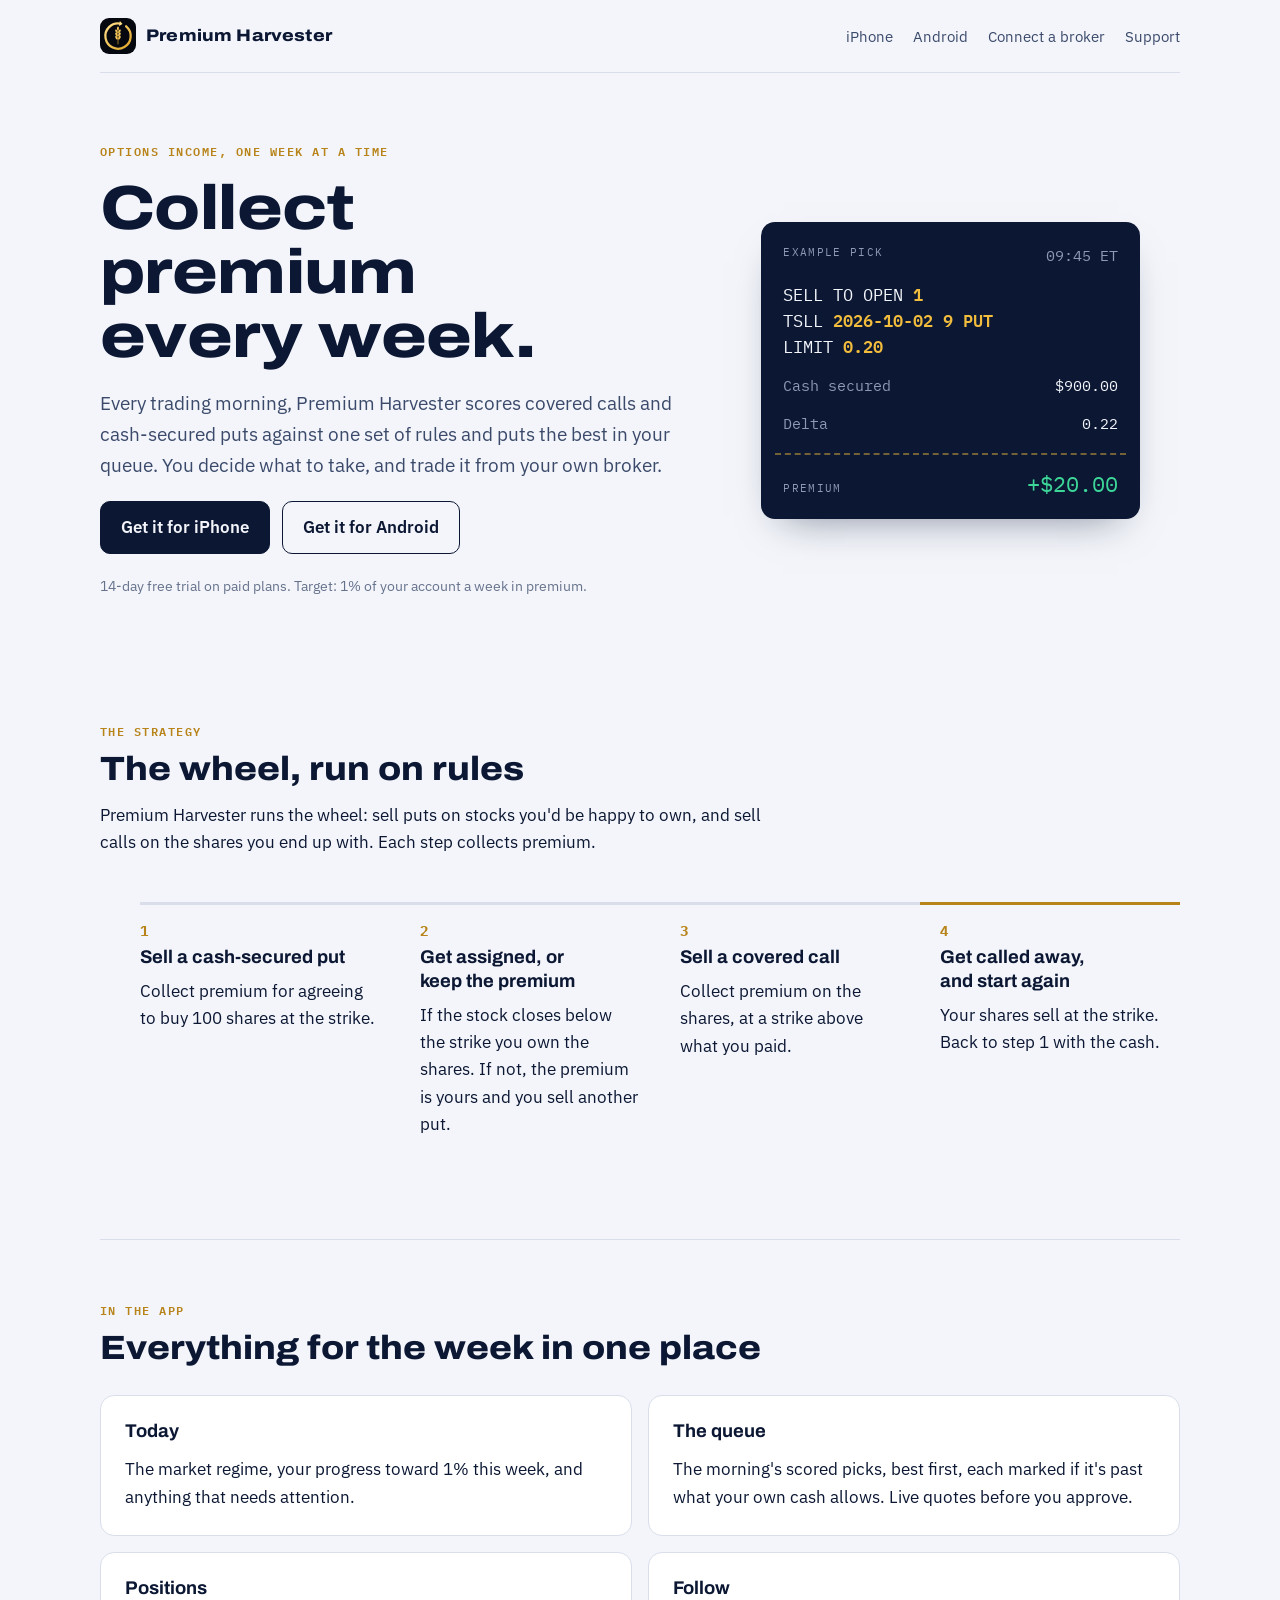
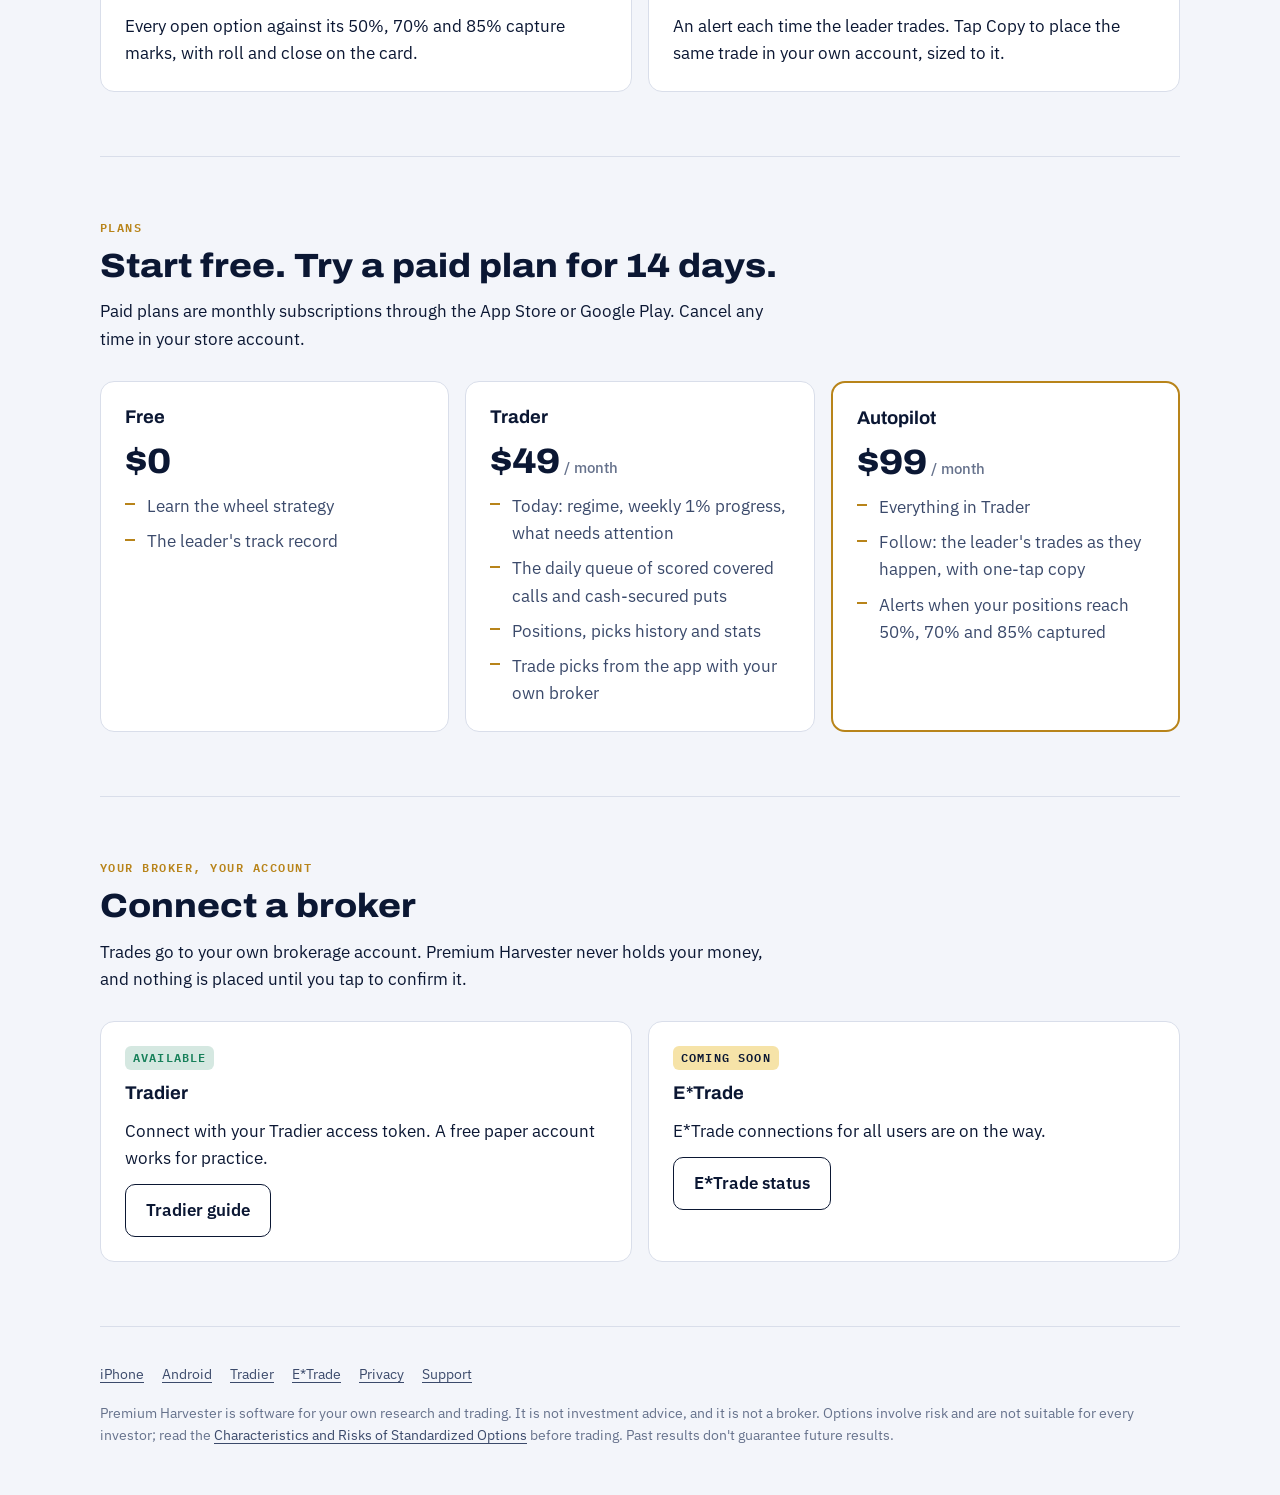
==== index.html @ c6756da3 "Public site: home, iPhone, Android, Tradier and E*Trade guides, privacy, support Co-Authored-By: Cla" ====
<!doctype html>
<html lang="en">
<head>
<meta charset="utf-8">
<meta name="viewport" content="width=device-width, initial-scale=1, viewport-fit=cover">
<title>Premium Harvester</title>
<meta name="description" content="Weekly covered calls and cash-secured puts, scored every morning. Trade them from your own broker on iPhone and Android.">
<link rel="icon" href="assets/logo.svg" type="image/svg+xml">
<link rel="preconnect" href="https://fonts.googleapis.com">
<link rel="preconnect" href="https://fonts.gstatic.com" crossorigin>
<link rel="stylesheet" href="https://fonts.googleapis.com/css2?family=Archivo:wdth,wght@100..125,600..800&family=IBM+Plex+Mono:wght@400;600;700&family=IBM+Plex+Sans:wght@400;500;600&display=swap">
<link rel="stylesheet" href="assets/style.css">
</head>
<body>
<div class="wrap">
  <header class="site-head">
    <a class="brand" href="index.html"><img src="assets/logo.svg" alt=""><span>Premium Harvester</span></a>
    <nav class="nav" aria-label="Main">
      <a href="ios.html">iPhone</a>
      <a href="android.html">Android</a>
      <a href="brokers/tradier.html">Connect a broker</a>
      <a href="support.html">Support</a>
    </nav>
  </header>

  <main>
    <div class="hero">
      <div class="stack">
        <p class="eyebrow">Options income, one week at a time</p>
        <h1>Collect premium every week.</h1>
        <p class="lede">Every trading morning, Premium Harvester scores covered calls and cash-secured puts against one set of rules and puts the best in your queue. You decide what to take, and trade it from your own broker.</p>
        <div class="cta">
          <a class="btn primary" href="ios.html">Get it for iPhone</a>
          <a class="btn" href="android.html">Get it for Android</a>
        </div>
        <p class="small">14-day free trial on paid plans. Target: 1% of your account a week in premium.</p>
      </div>

      <figure class="ticket" aria-label="Example pick from the morning queue">
        <div class="row"><span class="tag">Example pick</span><span class="k">09:45 ET</span></div>
        <div class="order">SELL TO OPEN <b>1</b><br>TSLL <b>2026-10-02 9 PUT</b><br>LIMIT <b>0.20</b></div>
        <div class="row"><span class="k">Cash secured</span><span>$900.00</span></div>
        <div class="row"><span class="k">Delta</span><span>0.22</span></div>
        <div class="stub"><span class="tag">Premium</span><span class="credit">+$20.00</span></div>
      </figure>
    </div>

    <section aria-labelledby="wheel-h">
      <div class="stack prose">
        <p class="eyebrow">The strategy</p>
        <h2 id="wheel-h">The wheel, run on rules</h2>
        <p>Premium Harvester runs the wheel: sell puts on stocks you'd be happy to own, and sell calls on the shares you end up with. Each step collects premium.</p>
      </div>
      <ol class="wheel">
        <li><h3>Sell a cash-secured put</h3><p>Collect premium for agreeing to buy 100 shares at the strike.</p></li>
        <li><h3>Get assigned, or keep the premium</h3><p>If the stock closes below the strike you own the shares. If not, the premium is yours and you sell another put.</p></li>
        <li><h3>Sell a covered call</h3><p>Collect premium on the shares, at a strike above what you paid.</p></li>
        <li class="loop"><h3>Get called away, and start again</h3><p>Your shares sell at the strike. Back to step 1 with the cash.</p></li>
      </ol>
    </section>

    <section aria-labelledby="app-h">
      <div class="stack prose">
        <p class="eyebrow">In the app</p>
        <h2 id="app-h">Everything for the week in one place</h2>
      </div>
      <div class="grid-2">
        <div class="card"><h3>Today</h3><p>The market regime, your progress toward 1% this week, and anything that needs attention.</p></div>
        <div class="card"><h3>The queue</h3><p>The morning's scored picks, best first, each marked if it's past what your own cash allows. Live quotes before you approve.</p></div>
        <div class="card"><h3>Positions</h3><p>Every open option against its 50%, 70% and 85% capture marks, with roll and close on the card.</p></div>
        <div class="card"><h3>Follow</h3><p>An alert each time the leader trades. Tap Copy to place the same trade in your own account, sized to it.</p></div>
      </div>
    </section>

    <section aria-labelledby="plans-h">
      <div class="stack prose">
        <p class="eyebrow">Plans</p>
        <h2 id="plans-h">Start free. Try a paid plan for 14 days.</h2>
        <p>Paid plans are monthly subscriptions through the App Store or Google Play. Cancel any time in your store account.</p>
      </div>
      <div class="plans">
        <div class="plan">
          <h3>Free</h3>
          <p class="price">$0</p>
          <ul>
            <li>Learn the wheel strategy</li>
            <li>The leader's track record</li>
          </ul>
        </div>
        <div class="plan">
          <h3>Trader</h3>
          <p class="price">$49<small> / month</small></p>
          <ul>
            <li>Today: regime, weekly 1% progress, what needs attention</li>
            <li>The daily queue of scored covered calls and cash-secured puts</li>
            <li>Positions, picks history and stats</li>
            <li>Trade picks from the app with your own broker</li>
          </ul>
        </div>
        <div class="plan featured">
          <h3>Autopilot</h3>
          <p class="price">$99<small> / month</small></p>
          <ul>
            <li>Everything in Trader</li>
            <li>Follow: the leader's trades as they happen, with one-tap copy</li>
            <li>Alerts when your positions reach 50%, 70% and 85% captured</li>
          </ul>
        </div>
      </div>
    </section>

    <section aria-labelledby="broker-h">
      <div class="stack prose">
        <p class="eyebrow">Your broker, your account</p>
        <h2 id="broker-h">Connect a broker</h2>
        <p>Trades go to your own brokerage account. Premium Harvester never holds your money, and nothing is placed until you tap to confirm it.</p>
      </div>
      <div class="grid-2">
        <div class="card"><span class="status live">Available</span><h3>Tradier</h3><p>Connect with your Tradier access token. A free paper account works for practice.</p><a class="btn" href="brokers/tradier.html">Tradier guide</a></div>
        <div class="card"><span class="status">Coming soon</span><h3>E*Trade</h3><p>E*Trade connections for all users are on the way.</p><a class="btn" href="brokers/etrade.html">E*Trade status</a></div>
      </div>
    </section>
  </main>

  <footer class="site-foot">
    <nav aria-label="Footer">
      <a href="ios.html">iPhone</a><a href="android.html">Android</a>
      <a href="brokers/tradier.html">Tradier</a><a href="brokers/etrade.html">E*Trade</a>
      <a href="privacy.html">Privacy</a><a href="support.html">Support</a>
    </nav>
    <p>Premium Harvester is software for your own research and trading. It is not investment advice, and it is not a broker. Options involve risk and are not suitable for every investor; read the <a href="https://www.theocc.com/company-information/documents-and-archives/options-disclosure-document">Characteristics and Risks of Standardized Options</a> before trading. Past results don't guarantee future results.</p>
  </footer>
</div>
</body>
</html>
---- assets/style.css ----
/* Premium Harvester — public site. Palette from the app icon: navy field, harvest gold. */
:root {
  --bg: #F3F5FA;
  --surface: #FFFFFF;
  --ink: #0B1733;
  --ink-2: #3B4A6B;
  --muted: #66728C;
  --line: #D9DEEA;
  --navy: #15305E;
  --gold: #B8841A;          /* gold dark enough to read on paper */
  --gold-soft: #F6E3A8;
  --gain: #17805A;
  --ticket-bg: #0B1733;
  --ticket-ink: #F3F5FA;
  --ticket-gold: #F2BC3C;
  --focus: #0A84FF;
  color-scheme: light;
}
@media (prefers-color-scheme: dark) {
  :root:not([data-theme="light"]) {
    --bg: #070D1C;
    --surface: #0E1830;
    --ink: #EEF1F8;
    --ink-2: #B9C3DA;
    --muted: #8E9AB5;
    --line: #22304F;
    --navy: #9DB6E8;
    --gold: #F2BC3C;
    --gold-soft: #3A2E10;
    --gain: #3DD598;
    --ticket-bg: #131F3B;
    --ticket-ink: #EEF1F8;
    --ticket-gold: #F2BC3C;
    color-scheme: dark;
  }
}
:root[data-theme="dark"] {
  --bg: #070D1C;
  --surface: #0E1830;
  --ink: #EEF1F8;
  --ink-2: #B9C3DA;
  --muted: #8E9AB5;
  --line: #22304F;
  --navy: #9DB6E8;
  --gold: #F2BC3C;
  --gold-soft: #3A2E10;
  --gain: #3DD598;
  --ticket-bg: #131F3B;
  --ticket-ink: #EEF1F8;
  --ticket-gold: #F2BC3C;
  color-scheme: dark;
}

* { box-sizing: border-box; }
html { -webkit-text-size-adjust: 100%; }
body {
  margin: 0;
  background: var(--bg);
  color: var(--ink);
  font: 400 1.0625rem/1.6 "IBM Plex Sans", system-ui, -apple-system, "Segoe UI", sans-serif;
  padding-inline: 20px;
}
img, svg { max-width: 100%; }
a { color: var(--navy); text-underline-offset: 3px; }
a:hover { color: var(--gold); }
:focus-visible { outline: 3px solid var(--focus); outline-offset: 2px; border-radius: 4px; }

.wrap { max-width: 1080px; margin-inline: auto; }
.prose { max-width: 68ch; }

/* Header */
.site-head {
  display: flex; flex-wrap: wrap; align-items: center; justify-content: space-between; gap: 12px 24px;
  padding-block: 18px; border-bottom: 1px solid var(--line);
}
.brand { display: flex; align-items: center; gap: 10px; text-decoration: none; color: var(--ink); }
.brand img { width: 36px; height: 36px; border-radius: 9px; }
.brand span { font: 800 1.05rem/1 "Archivo", system-ui, sans-serif; font-stretch: 112%; letter-spacing: 0.01em; }
.nav { display: flex; flex-wrap: wrap; gap: 6px 20px; font-size: 0.95rem; }
.nav a { color: var(--ink-2); text-decoration: none; }
.nav a:hover, .nav a[aria-current="page"] { color: var(--ink); text-decoration: underline; text-decoration-color: var(--gold); text-decoration-thickness: 2px; }

/* Type scale */
h1, h2, h3 { font-family: "Archivo", system-ui, sans-serif; text-wrap: balance; color: var(--ink); margin: 0; }
h1 { font-size: clamp(2.3rem, 5.5vw, 3.9rem); font-weight: 800; font-stretch: 118%; line-height: 1.02; letter-spacing: -0.01em; }
h2 { font-size: clamp(1.6rem, 3vw, 2.1rem); font-weight: 800; font-stretch: 110%; line-height: 1.1; }
h3 { font-size: 1.15rem; font-weight: 700; line-height: 1.3; }
p { margin: 0; }
.eyebrow { font: 600 0.78rem/1 "IBM Plex Mono", ui-monospace, monospace; text-transform: uppercase; letter-spacing: 0.12em; color: var(--gold); }
.lede { font-size: 1.2rem; color: var(--ink-2); max-width: 56ch; }
.small { font-size: 0.9rem; color: var(--muted); }
.mono { font-family: "IBM Plex Mono", ui-monospace, monospace; font-variant-numeric: tabular-nums; }

section { padding-block: 64px; display: grid; gap: 28px; }
section + section { border-top: 1px solid var(--line); }
.stack { display: grid; gap: 14px; }

/* Hero */
.hero { display: grid; grid-template-columns: minmax(0, 1.25fr) minmax(0, 1fr); gap: 48px; align-items: center; padding-block: 72px 64px; }
.hero .stack { gap: 20px; }
.cta { display: flex; flex-wrap: wrap; gap: 12px; }
.btn {
  display: inline-flex; align-items: center; gap: 8px; padding: 12px 20px; border-radius: 10px;
  font-weight: 600; text-decoration: none; border: 1.5px solid var(--ink); color: var(--ink);
}
.btn.primary { background: var(--ink); color: var(--bg); }
.btn.primary:hover { background: var(--navy); border-color: var(--navy); color: var(--bg); }
.btn:hover { color: var(--gold); border-color: var(--gold); }

/* The order ticket: the one bold object on the page */
.ticket {
  background: var(--ticket-bg); color: var(--ticket-ink); border-radius: 14px; padding: 22px 22px 18px;
  font-family: "IBM Plex Mono", ui-monospace, monospace; font-variant-numeric: tabular-nums;
  position: relative; box-shadow: 0 18px 40px -22px rgba(11, 23, 51, 0.55);
  display: grid; gap: 14px;
}
.ticket::after {                          /* perforated tear line above the stub */
  content: ""; position: absolute; left: 14px; right: 14px; bottom: 64px;
  border-top: 2px dashed rgba(242, 188, 60, 0.45);
}
.ticket .row { display: flex; justify-content: space-between; gap: 12px; font-size: 0.92rem; }
.ticket .k { color: #8E9AB5; }
.ticket .order { font-size: 1.05rem; line-height: 1.5; color: var(--ticket-ink); }
.ticket .order b { color: var(--ticket-gold); font-weight: 600; }
.ticket .stub { display: flex; justify-content: space-between; align-items: baseline; padding-top: 16px; font-size: 0.85rem; }
.ticket .credit { font-size: 1.4rem; color: #3DD598; }
.ticket .tag { font-size: 0.7rem; letter-spacing: 0.12em; text-transform: uppercase; color: #8E9AB5; }

/* The wheel: a real four-step cycle, so it is numbered */
.wheel { display: grid; grid-template-columns: repeat(4, minmax(0, 1fr)); gap: 0; counter-reset: step; }
.wheel li {
  list-style: none; counter-increment: step; padding: 20px 20px 20px 0; border-top: 3px solid var(--line);
  display: grid; gap: 8px; align-content: start;
}
.wheel li + li { padding-left: 20px; }
.wheel li::before { content: counter(step); font: 700 0.85rem/1 "IBM Plex Mono", monospace; color: var(--gold); }
.wheel li.loop { border-top-color: var(--gold); }
.wheel ol { margin: 0; padding: 0; }

/* Plans */
.plans { display: grid; grid-template-columns: repeat(3, minmax(0, 1fr)); gap: 16px; }
.plan { background: var(--surface); border: 1px solid var(--line); border-radius: 14px; padding: 24px; display: grid; gap: 14px; align-content: start; }
.plan.featured { border: 2px solid var(--gold); }
.price { font: 800 2.2rem/1 "Archivo", system-ui, sans-serif; font-stretch: 110%; font-variant-numeric: tabular-nums; }
.price small { font: 500 0.95rem "IBM Plex Sans", sans-serif; color: var(--muted); }
.plan ul, .ticks { margin: 0; padding: 0; list-style: none; display: grid; gap: 8px; }
.plan li, .ticks li { padding-left: 22px; position: relative; color: var(--ink-2); }
.plan li::before, .ticks li::before { content: ""; position: absolute; left: 0; top: 0.62em; width: 10px; height: 2px; background: var(--gold); }

/* Two-up and cards */
.grid-2 { display: grid; grid-template-columns: repeat(2, minmax(0, 1fr)); gap: 16px; }
.card { background: var(--surface); border: 1px solid var(--line); border-radius: 14px; padding: 24px; display: grid; gap: 12px; align-content: start; }
.card .btn { justify-self: start; }
.status { display: inline-block; justify-self: start; font: 600 0.72rem/1 "IBM Plex Mono", monospace; text-transform: uppercase; letter-spacing: 0.1em; padding: 6px 8px; border-radius: 6px; background: var(--gold-soft); color: var(--ink); }
.status.live { background: color-mix(in srgb, var(--gain) 18%, transparent); color: var(--gain); }

/* Guides */
.steps { margin: 0; padding-left: 1.4em; display: grid; gap: 14px; }
.steps li::marker { font: 700 0.95rem "IBM Plex Mono", monospace; color: var(--gold); }
.note { border-left: 3px solid var(--gold); padding: 12px 16px; background: var(--surface); border-radius: 0 10px 10px 0; color: var(--ink-2); }
code, kbd { font: 0.92em "IBM Plex Mono", ui-monospace, monospace; background: var(--surface); border: 1px solid var(--line); border-radius: 5px; padding: 1px 5px; }
dl.facts { display: grid; grid-template-columns: max-content 1fr; gap: 10px 24px; margin: 0; }
dl.facts dt { font-weight: 600; }
dl.facts dd { margin: 0; color: var(--ink-2); }
.table-wrap { overflow-x: auto; }
table { border-collapse: collapse; width: 100%; font-size: 0.95rem; }
th, td { text-align: left; padding: 10px 12px; border-bottom: 1px solid var(--line); vertical-align: top; }
th { font-weight: 600; color: var(--ink); }

/* Footer */
.site-foot { padding-block: 36px 48px; border-top: 1px solid var(--line); display: grid; gap: 16px; font-size: 0.88rem; color: var(--muted); }
.site-foot nav { display: flex; flex-wrap: wrap; gap: 6px 18px; }
.site-foot a { color: var(--ink-2); }

@media (max-width: 820px) {
  .hero { grid-template-columns: 1fr; gap: 32px; padding-block: 48px; }
  .plans, .grid-2 { grid-template-columns: 1fr; }
  .wheel { grid-template-columns: repeat(2, minmax(0, 1fr)); }
  .wheel li:nth-child(3) { padding-left: 0; }
  section { padding-block: 48px; }
}
@media (max-width: 480px) {
  .wheel { grid-template-columns: 1fr; }
  .wheel li, .wheel li + li { padding-left: 0; }
  dl.facts { grid-template-columns: 1fr; gap: 2px; }
  dl.facts dd { margin-bottom: 10px; }
}
@media (prefers-reduced-motion: reduce) { * { transition: none !important; animation: none !important; } }
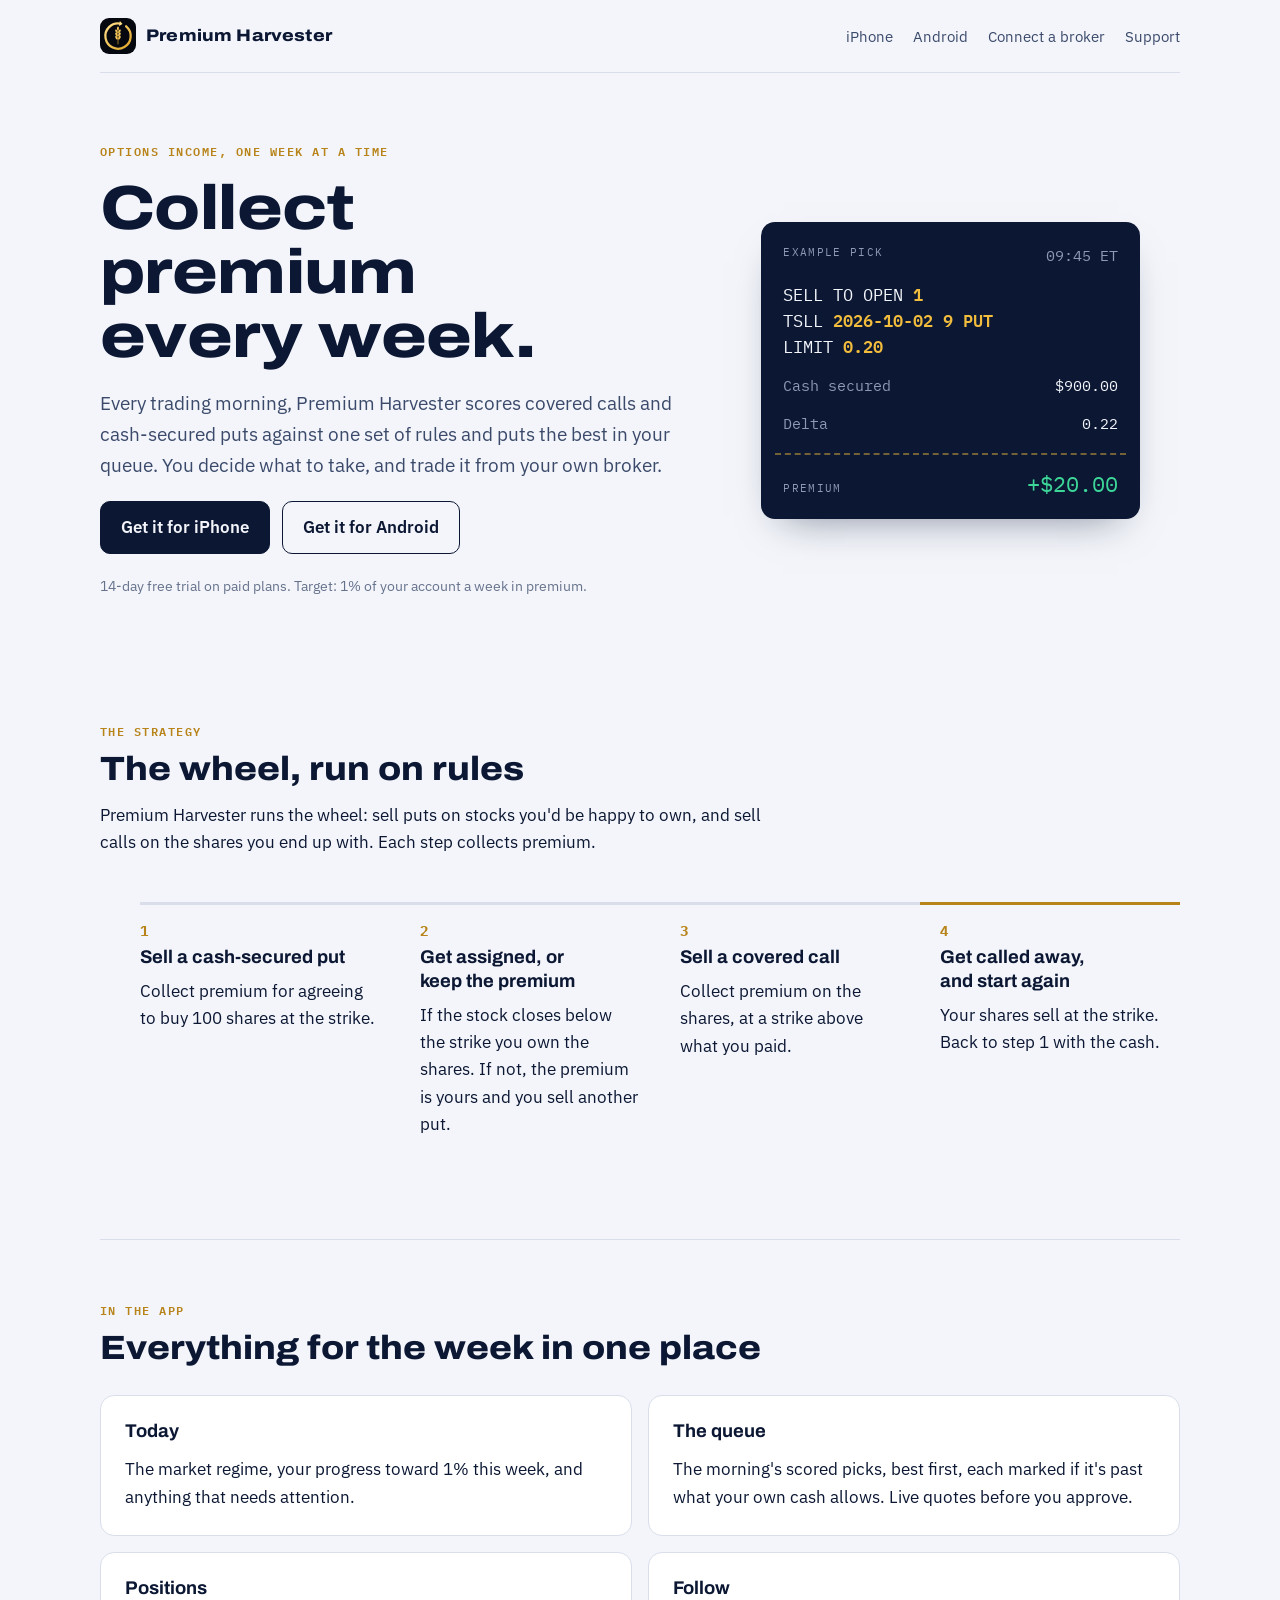
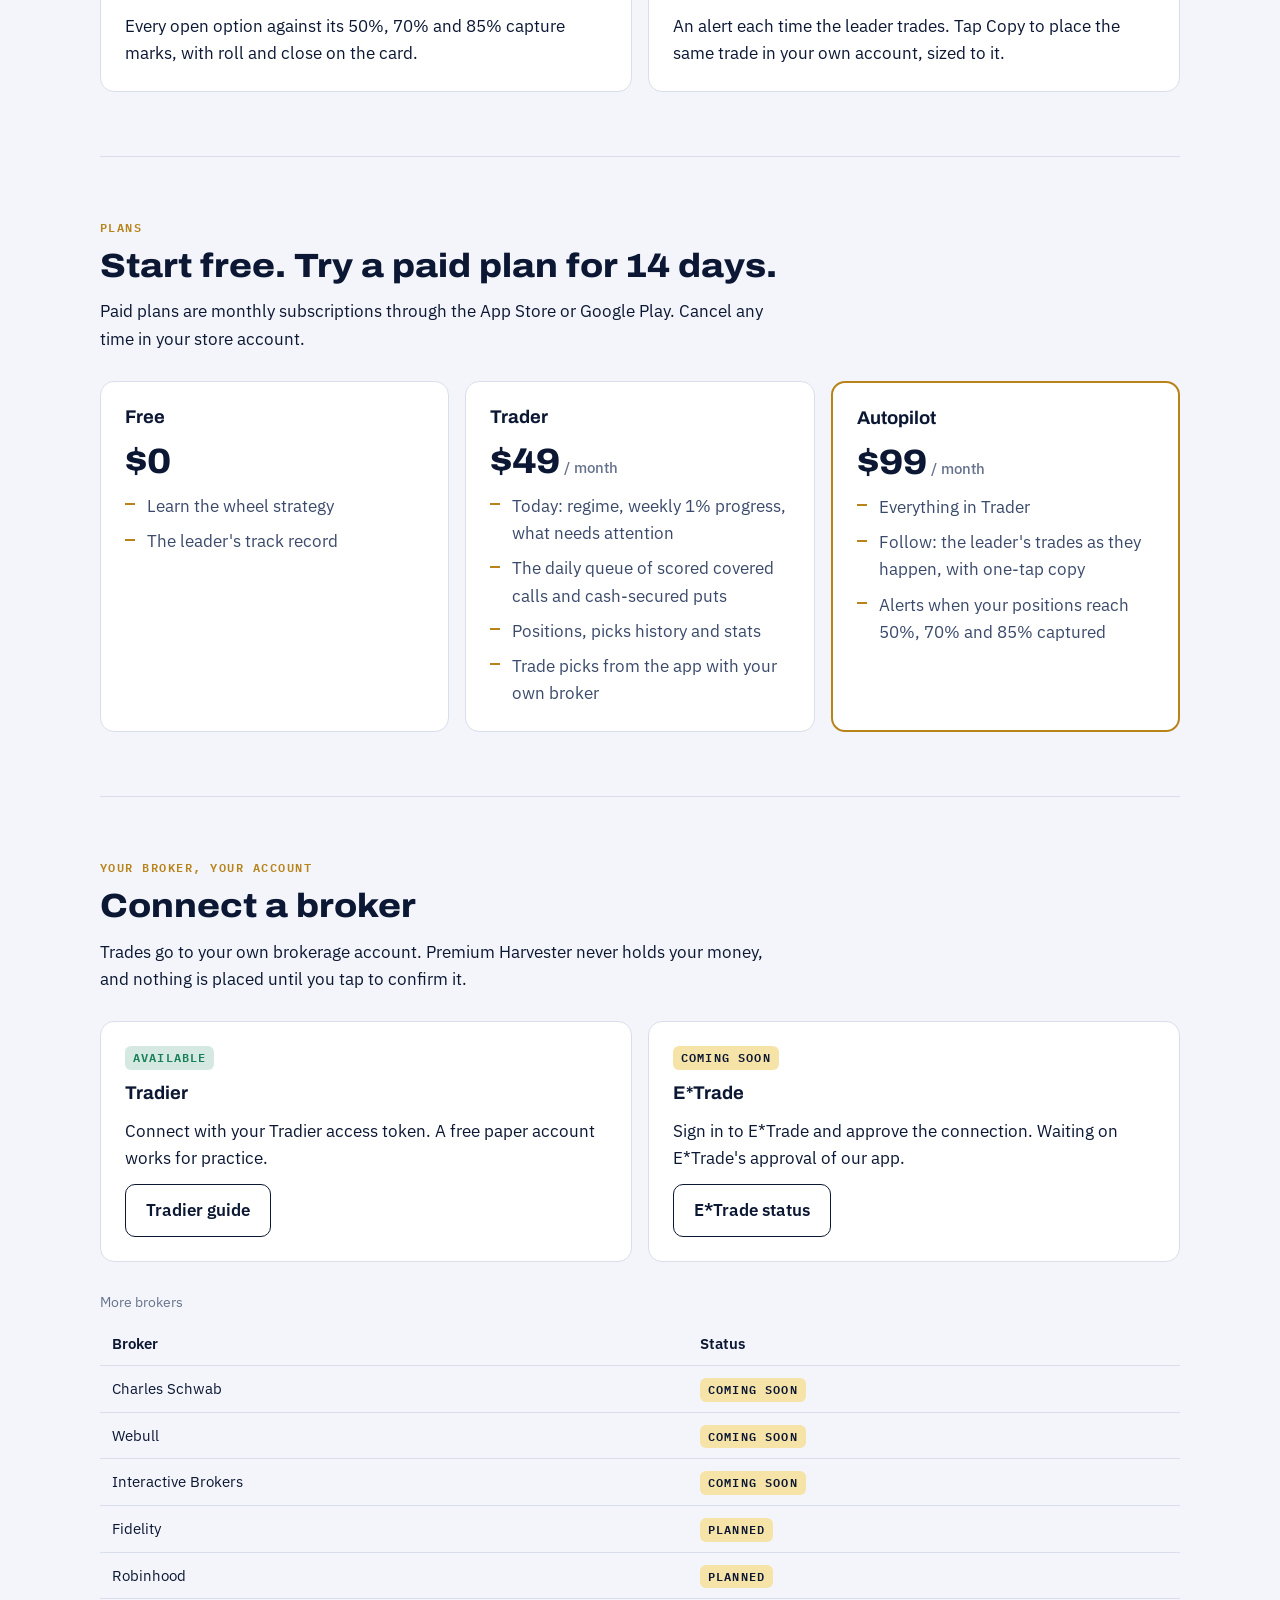
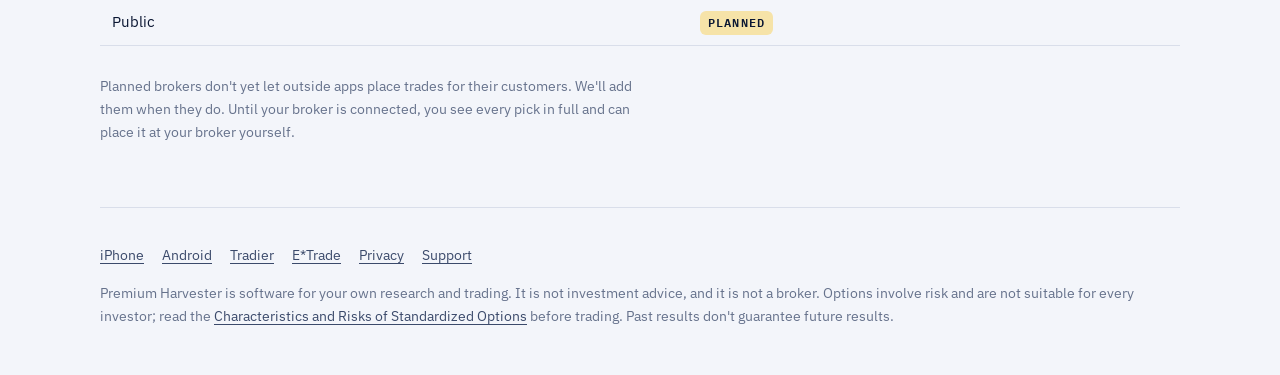
==== commit a4ea4aa2: "Support email; all brokers listed with status; E*Trade waits on vendor approval Co-Authored-By: Clau" ====
--- a/index.html
+++ b/index.html
@@ -117,8 +117,23 @@
       </div>
       <div class="grid-2">
         <div class="card"><span class="status live">Available</span><h3>Tradier</h3><p>Connect with your Tradier access token. A free paper account works for practice.</p><a class="btn" href="brokers/tradier.html">Tradier guide</a></div>
-        <div class="card"><span class="status">Coming soon</span><h3>E*Trade</h3><p>E*Trade connections for all users are on the way.</p><a class="btn" href="brokers/etrade.html">E*Trade status</a></div>
+        <div class="card"><span class="status">Coming soon</span><h3>E*Trade</h3><p>Sign in to E*Trade and approve the connection. Waiting on E*Trade's approval of our app.</p><a class="btn" href="brokers/etrade.html">E*Trade status</a></div>
       </div>
+      <div class="table-wrap">
+        <table>
+          <caption class="small" style="text-align:left; padding-bottom:8px">More brokers</caption>
+          <thead><tr><th scope="col">Broker</th><th scope="col">Status</th></tr></thead>
+          <tbody>
+            <tr><td>Charles Schwab</td><td><span class="status">Coming soon</span></td></tr>
+            <tr><td>Webull</td><td><span class="status">Coming soon</span></td></tr>
+            <tr><td>Interactive Brokers</td><td><span class="status">Coming soon</span></td></tr>
+            <tr><td>Fidelity</td><td><span class="status">Planned</span></td></tr>
+            <tr><td>Robinhood</td><td><span class="status">Planned</span></td></tr>
+            <tr><td>Public</td><td><span class="status">Planned</span></td></tr>
+          </tbody>
+        </table>
+      </div>
+      <p class="small prose">Planned brokers don't yet let outside apps place trades for their customers. We'll add them when they do. Until your broker is connected, you see every pick in full and can place it at your broker yourself.</p>
     </section>
   </main>
 
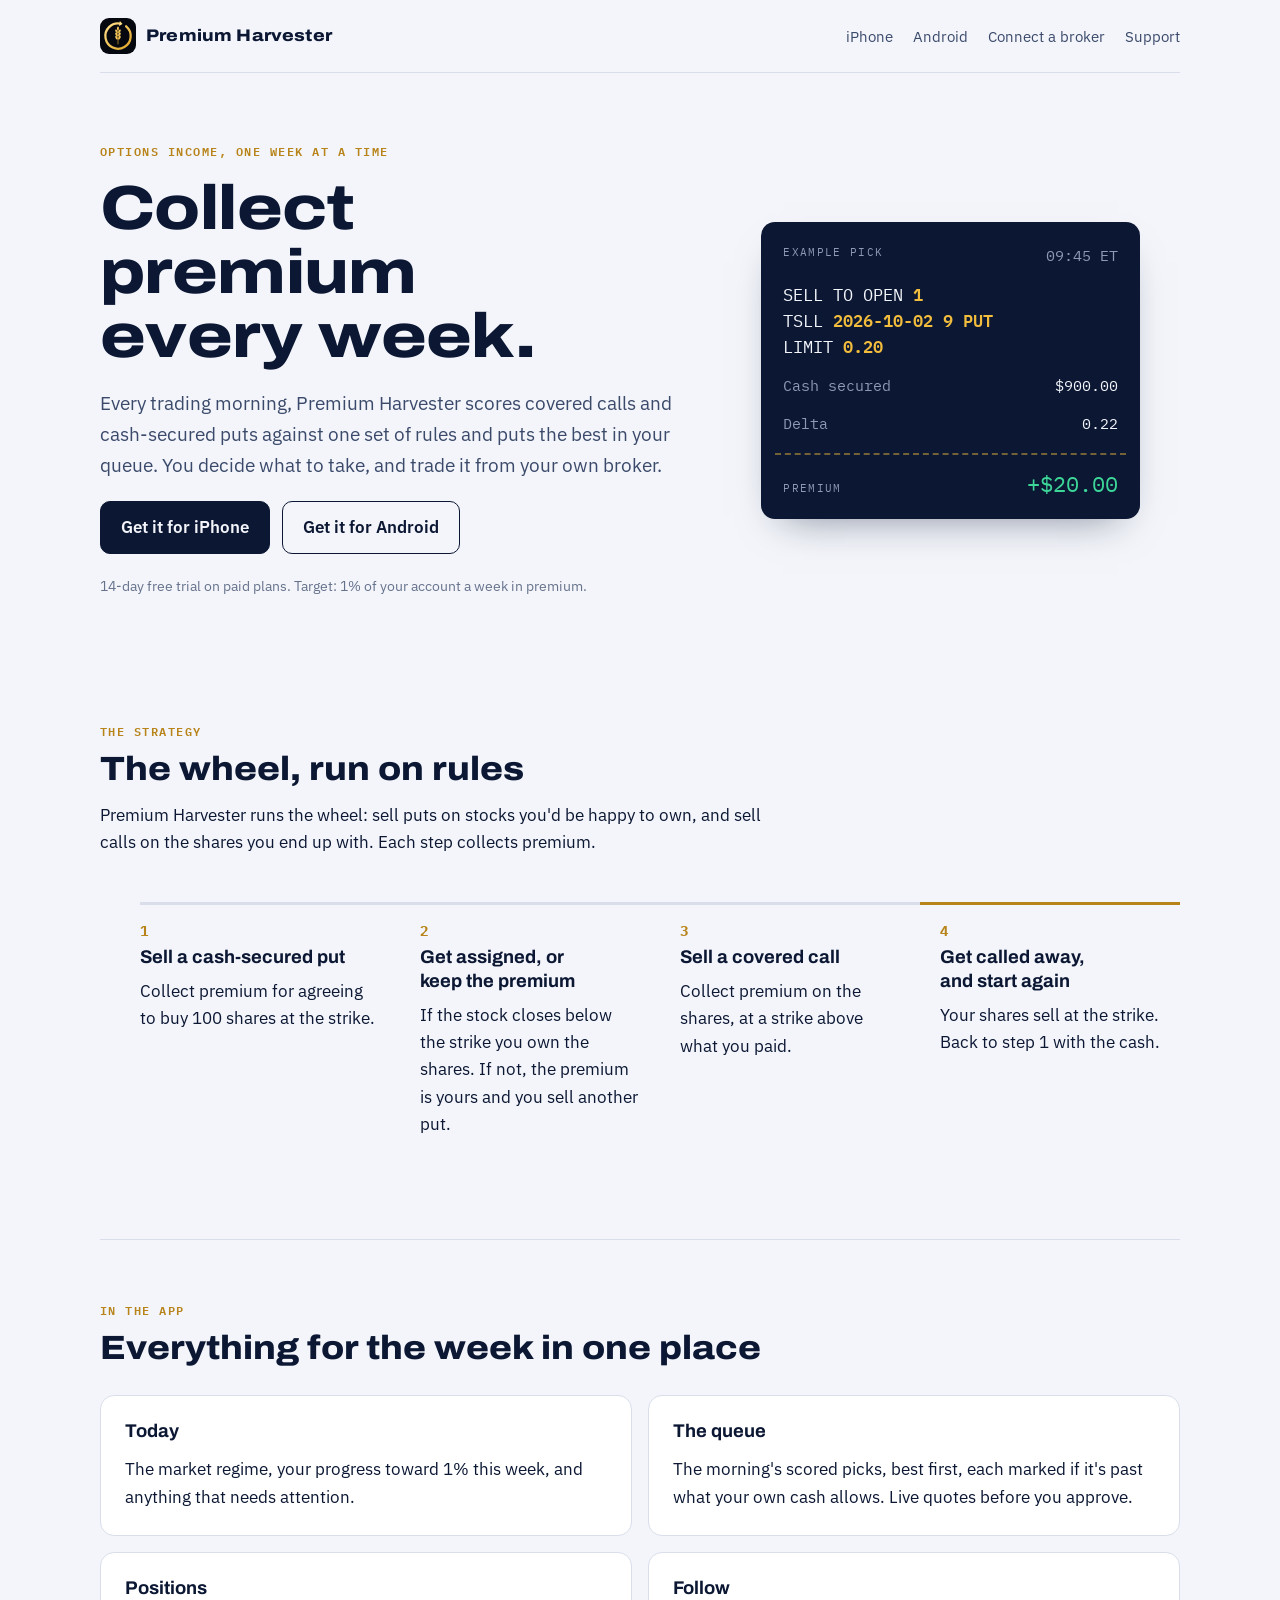
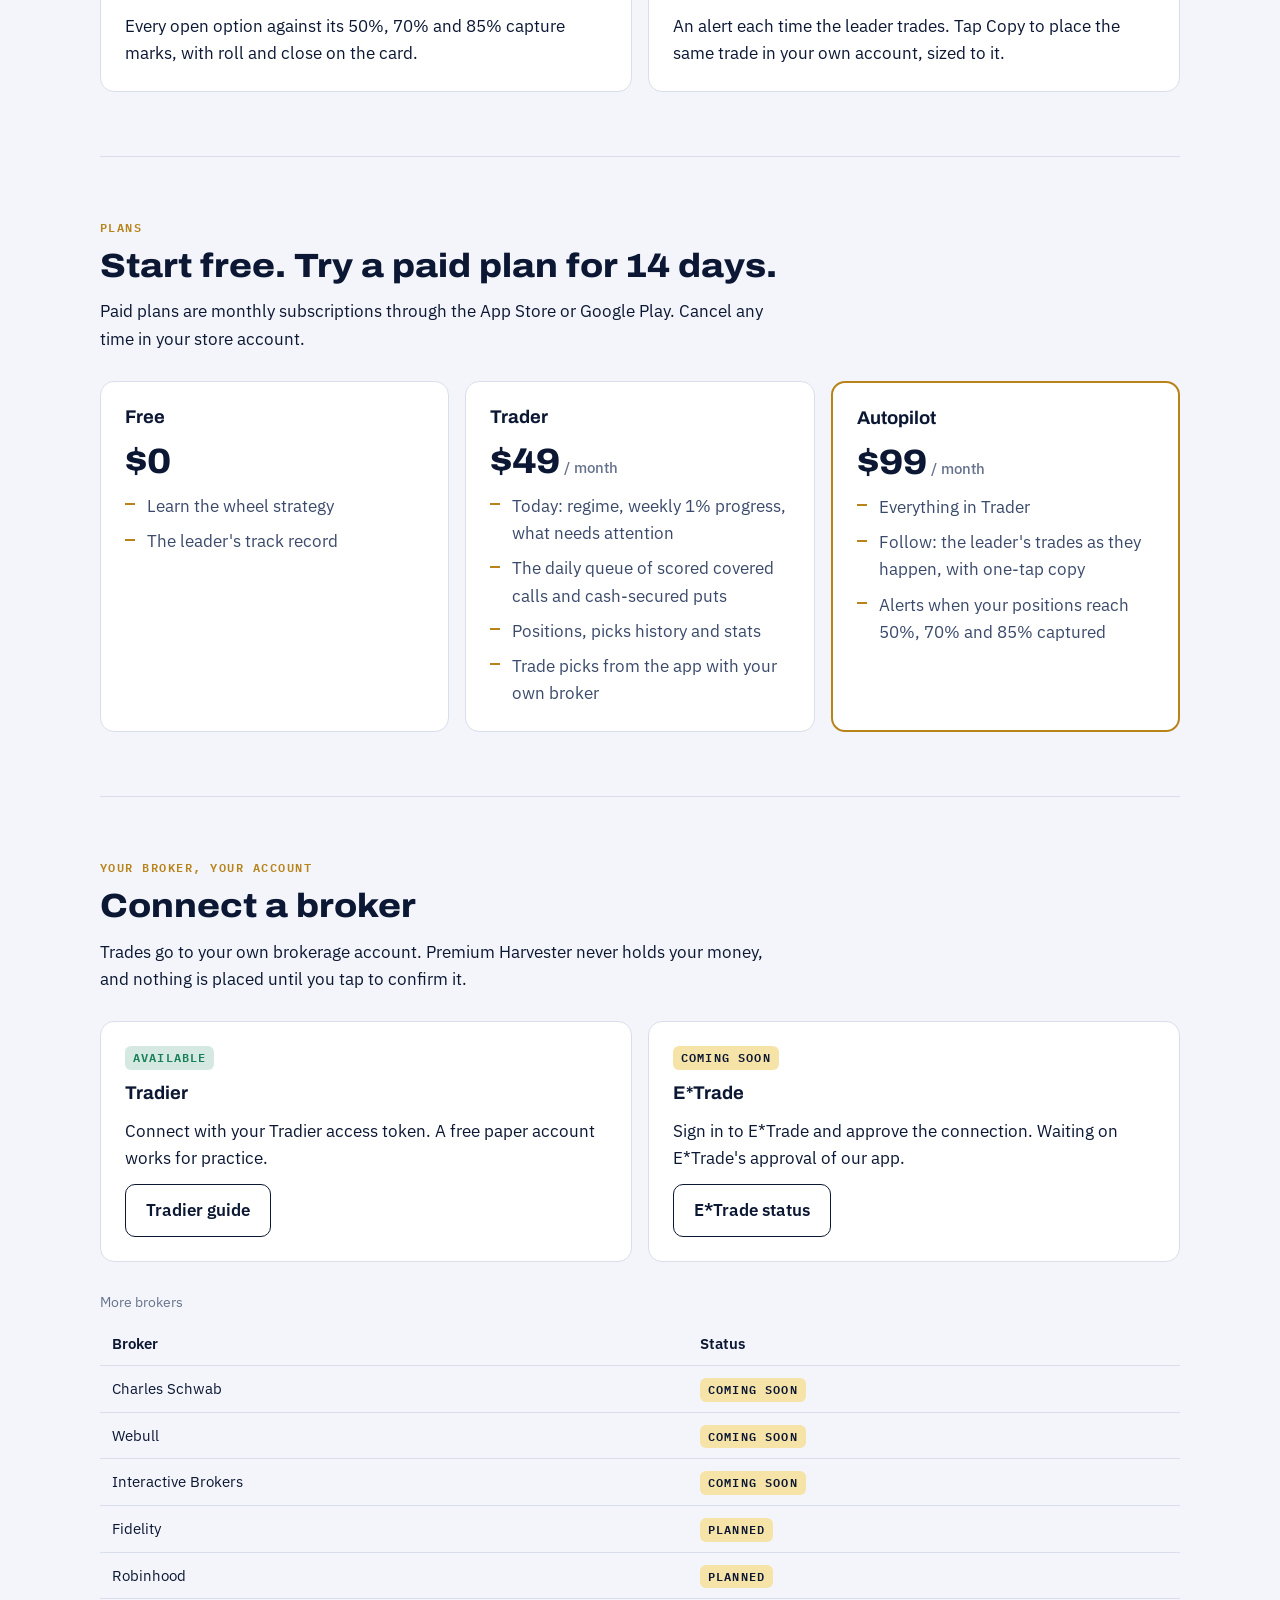
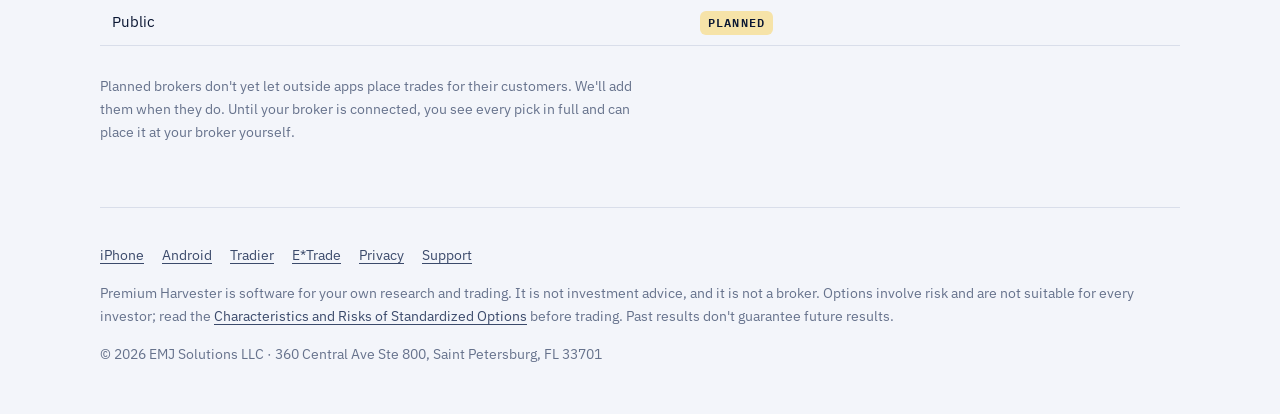
==== commit 63fb903f: "Serve the site at premiumharvester.club and name EMJ Solutions LLC Google Play's organization accoun" ====
--- a/index.html
+++ b/index.html
@@ -144,6 +144,7 @@
       <a href="privacy.html">Privacy</a><a href="support.html">Support</a>
     </nav>
     <p>Premium Harvester is software for your own research and trading. It is not investment advice, and it is not a broker. Options involve risk and are not suitable for every investor; read the <a href="https://www.theocc.com/company-information/documents-and-archives/options-disclosure-document">Characteristics and Risks of Standardized Options</a> before trading. Past results don't guarantee future results.</p>
+    <p class="org">&copy; 2026 EMJ Solutions LLC &middot; 360 Central Ave Ste 800, Saint Petersburg, FL 33701</p>
   </footer>
 </div>
 </body>
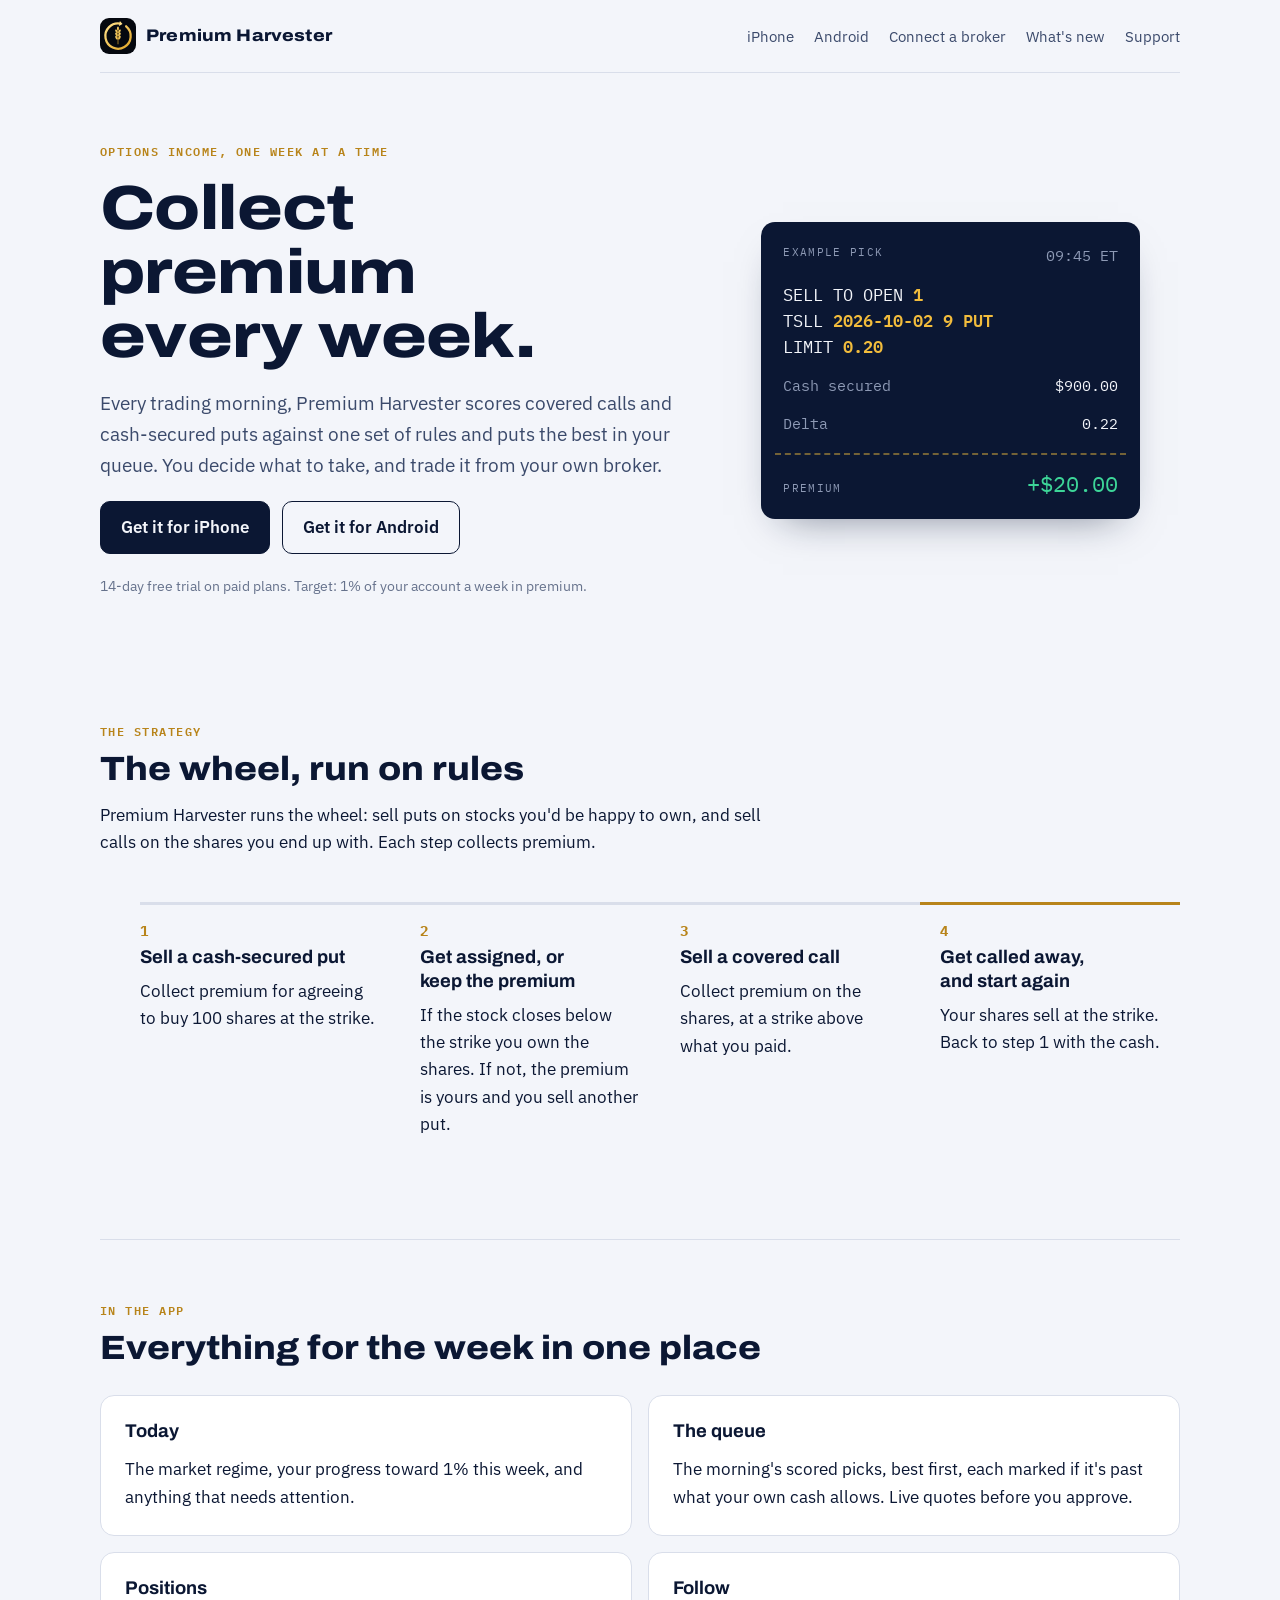
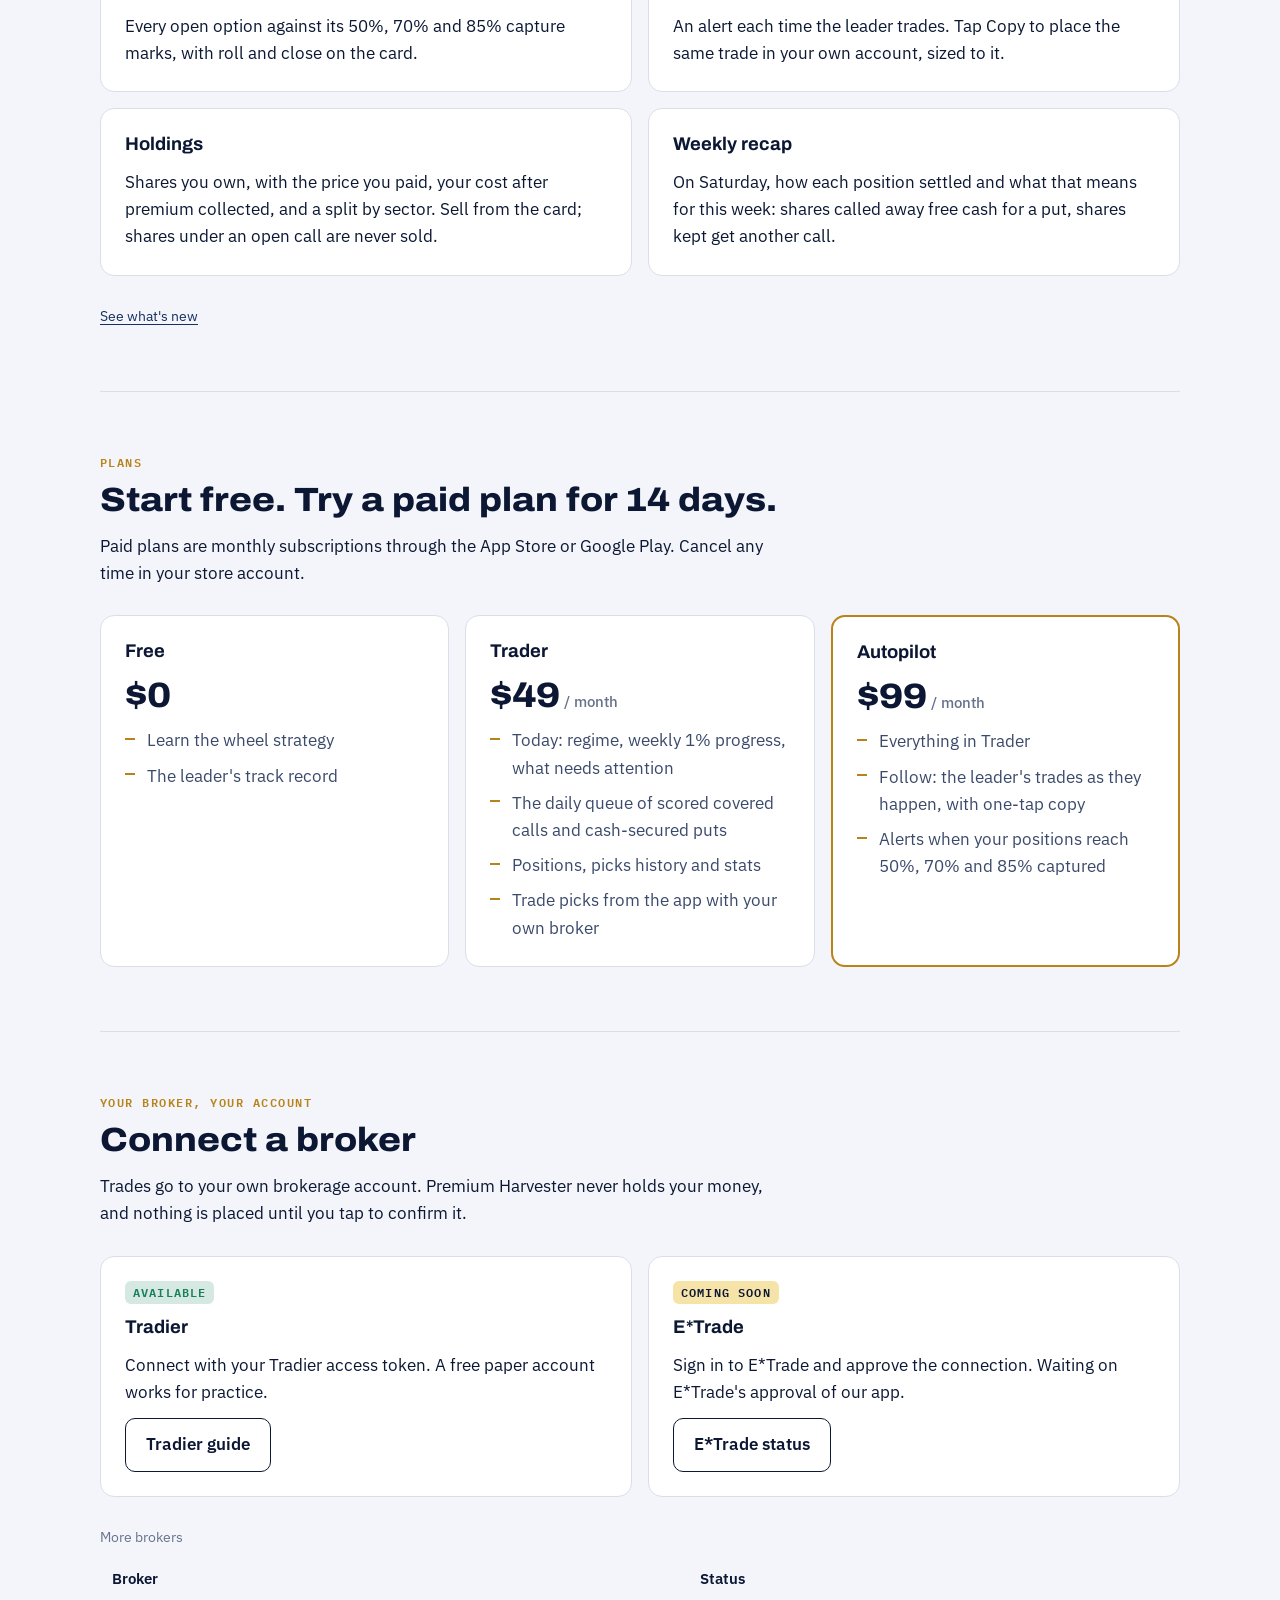
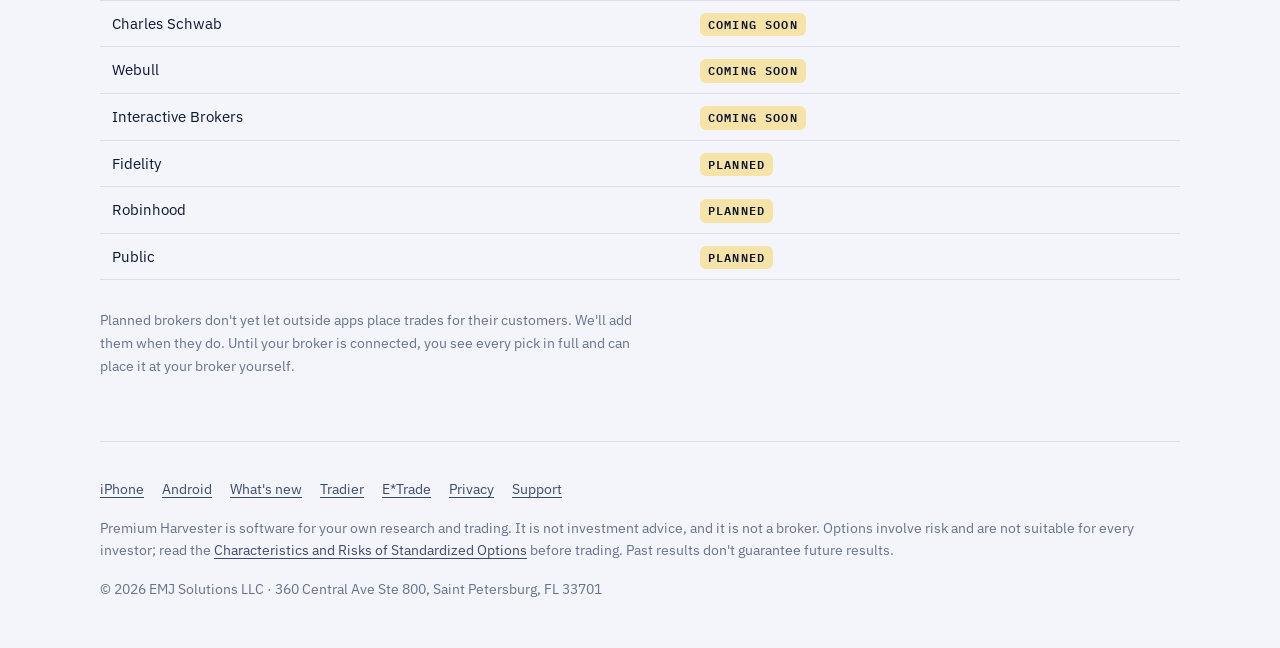
==== commit 04154fe2: "Draft: What's new page; Holdings and Weekly recap on the home page Not for main until Matt reviews i" ====
--- a/index.html
+++ b/index.html
@@ -19,6 +19,7 @@
       <a href="ios.html">iPhone</a>
       <a href="android.html">Android</a>
       <a href="brokers/tradier.html">Connect a broker</a>
+      <a href="whats-new.html">What's new</a>
       <a href="support.html">Support</a>
     </nav>
   </header>
@@ -69,7 +70,10 @@
         <div class="card"><h3>The queue</h3><p>The morning's scored picks, best first, each marked if it's past what your own cash allows. Live quotes before you approve.</p></div>
         <div class="card"><h3>Positions</h3><p>Every open option against its 50%, 70% and 85% capture marks, with roll and close on the card.</p></div>
         <div class="card"><h3>Follow</h3><p>An alert each time the leader trades. Tap Copy to place the same trade in your own account, sized to it.</p></div>
+        <div class="card"><h3>Holdings</h3><p>Shares you own, with the price you paid, your cost after premium collected, and a split by sector. Sell from the card; shares under an open call are never sold.</p></div>
+        <div class="card"><h3>Weekly recap</h3><p>On Saturday, how each position settled and what that means for this week: shares called away free cash for a put, shares kept get another call.</p></div>
       </div>
+      <p class="small prose"><a href="whats-new.html">See what's new</a></p>
     </section>
 
     <section aria-labelledby="plans-h">
@@ -139,7 +143,7 @@
 
   <footer class="site-foot">
     <nav aria-label="Footer">
-      <a href="ios.html">iPhone</a><a href="android.html">Android</a>
+      <a href="ios.html">iPhone</a><a href="android.html">Android</a><a href="whats-new.html">What's new</a>
       <a href="brokers/tradier.html">Tradier</a><a href="brokers/etrade.html">E*Trade</a>
       <a href="privacy.html">Privacy</a><a href="support.html">Support</a>
     </nav>
